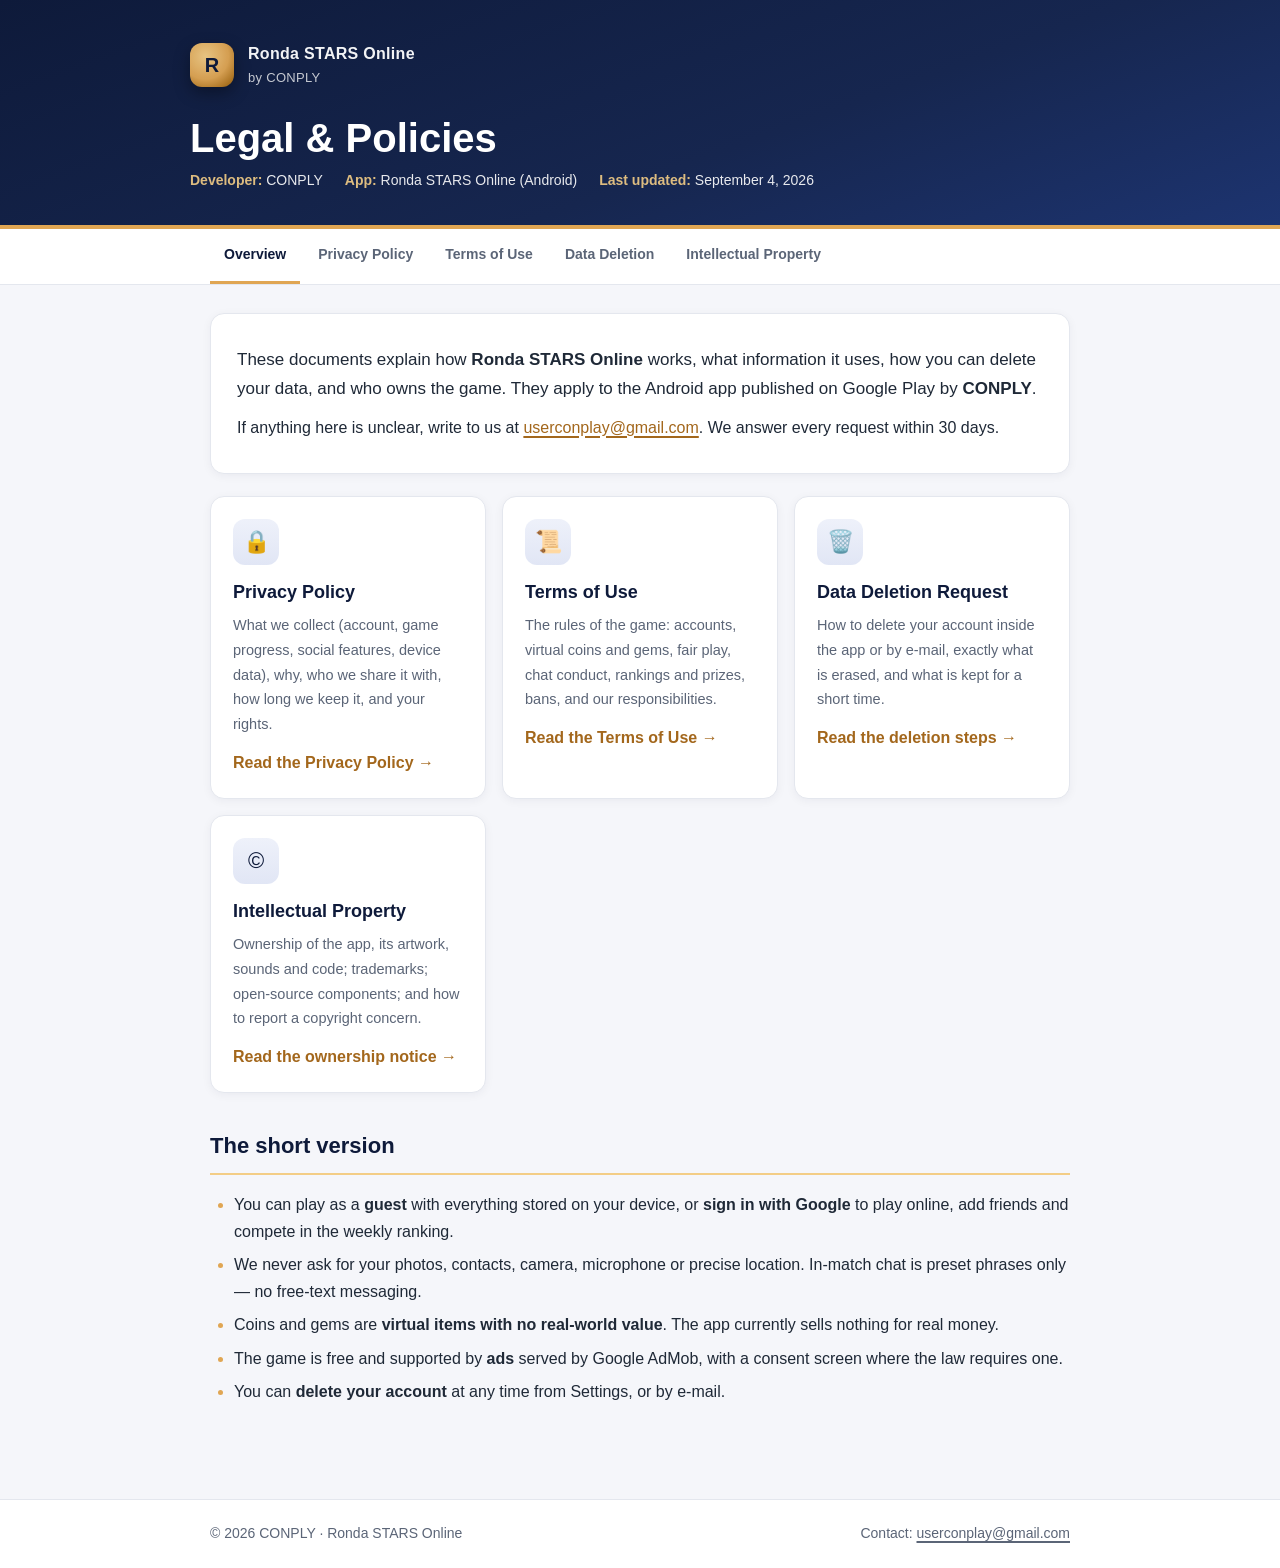
==== index.html @ 90c8225a "Add files via upload" ====
<!DOCTYPE html>
<html lang="en">
<head>
<meta charset="utf-8">
<meta name="viewport" content="width=device-width, initial-scale=1">
<title>Legal &amp; Policies — Ronda STARS Online</title>
<meta name="description" content="Privacy Policy, Terms of Use, Data Deletion and Intellectual Property notices for Ronda STARS Online by CONPLY.">
<link rel="stylesheet" href="styles.css">
</head>
<body>

<header class="hero">
  <div class="wrap">
    <div class="brand">
      <div class="logo">R</div>
      <div>Ronda STARS Online<small>by CONPLY</small></div>
    </div>
    <h1>Legal &amp; Policies</h1>
    <div class="meta">
      <span><b>Developer:</b> CONPLY</span>
      <span><b>App:</b> Ronda STARS Online (Android)</span>
      <span><b>Last updated:</b> September 4, 2026</span>
    </div>
  </div>
</header>

<nav class="docnav" aria-label="Documents">
  <div class="wrap">
    <a class="active" href="index.html">Overview</a>
    <a href="privacy-policy.html">Privacy Policy</a>
    <a href="terms-of-use.html">Terms of Use</a>
    <a href="data-deletion.html">Data Deletion</a>
    <a href="intellectual-property.html">Intellectual Property</a>
  </div>
</nav>

<main>
  <div class="card">
    <p class="lead">These documents explain how <strong>Ronda STARS Online</strong> works, what information it uses, how you can delete your data, and who owns the game. They apply to the Android app published on Google Play by <strong>CONPLY</strong>.</p>
    <p>If anything here is unclear, write to us at <a href="mailto:userconplay@gmail.com">userconplay@gmail.com</a>. We answer every request within 30 days.</p>
  </div>

  <div class="grid">
    <a class="doc" href="privacy-policy.html">
      <div class="icon">🔒</div>
      <h3>Privacy Policy</h3>
      <p>What we collect (account, game progress, social features, device data), why, who we share it with, how long we keep it, and your rights.</p>
      <span class="go">Read the Privacy Policy →</span>
    </a>
    <a class="doc" href="terms-of-use.html">
      <div class="icon">📜</div>
      <h3>Terms of Use</h3>
      <p>The rules of the game: accounts, virtual coins and gems, fair play, chat conduct, rankings and prizes, bans, and our responsibilities.</p>
      <span class="go">Read the Terms of Use →</span>
    </a>
    <a class="doc" href="data-deletion.html">
      <div class="icon">🗑️</div>
      <h3>Data Deletion Request</h3>
      <p>How to delete your account inside the app or by e-mail, exactly what is erased, and what is kept for a short time.</p>
      <span class="go">Read the deletion steps →</span>
    </a>
    <a class="doc" href="intellectual-property.html">
      <div class="icon">©</div>
      <h3>Intellectual Property</h3>
      <p>Ownership of the app, its artwork, sounds and code; trademarks; open-source components; and how to report a copyright concern.</p>
      <span class="go">Read the ownership notice →</span>
    </a>
  </div>

  <section id="summary">
    <h2>The short version</h2>
    <ul>
      <li>You can play as a <strong>guest</strong> with everything stored on your device, or <strong>sign in with Google</strong> to play online, add friends and compete in the weekly ranking.</li>
      <li>We never ask for your photos, contacts, camera, microphone or precise location. In-match chat is preset phrases only — no free-text messaging.</li>
      <li>Coins and gems are <strong>virtual items with no real-world value</strong>. The app currently sells nothing for real money.</li>
      <li>The game is free and supported by <strong>ads</strong> served by Google AdMob, with a consent screen where the law requires one.</li>
      <li>You can <strong>delete your account</strong> at any time from Settings, or by e-mail.</li>
    </ul>
  </section>
</main>

<footer>
  <div class="wrap">
    <span>© 2026 CONPLY · Ronda STARS Online</span>
    <span>Contact: <a href="mailto:userconplay@gmail.com">userconplay@gmail.com</a></span>
  </div>
</footer>

</body>
</html>
---- styles.css ----
/* Ronda STARS Online — legal pages (CONPLY)
   One stylesheet shared by every policy page. Self-contained: no fonts
   or assets are fetched from anywhere. */

:root {
  --navy: #0e1a3a;
  --navy-2: #16264f;
  --gold: #e0a653;
  --gold-2: #f3cd86;
  --ink: #1f2937;
  --muted: #5b6577;
  --line: #e4e7ee;
  --bg: #f5f6fa;
  --card: #ffffff;
  --note: #fff8e6;
  --note-line: #f0d9a3;
  --ok: #e8f7ee;
  --ok-line: #b7e3c7;
  --radius: 14px;
  --max: 900px;
}

* { box-sizing: border-box; }
html { -webkit-text-size-adjust: 100%; scroll-behavior: smooth; }
body {
  margin: 0;
  font-family: "Segoe UI", Roboto, "Helvetica Neue", Arial, sans-serif;
  font-size: 16px;
  line-height: 1.7;
  color: var(--ink);
  background: var(--bg);
}
a { color: #a3671c; text-decoration: underline; text-underline-offset: 3px; text-decoration-thickness: 1.5px; }
a:hover { color: var(--navy); }

/* ── Header band ─────────────────────────────────────────────── */
.hero {
  background: linear-gradient(160deg, var(--navy) 0%, var(--navy-2) 60%, #1d3470 100%);
  color: #fff;
  padding: 40px 20px 32px;
  border-bottom: 4px solid var(--gold);
}
.hero .wrap { max-width: var(--max); margin: 0 auto; }
.brand {
  display: flex; align-items: center; gap: 14px;
  font-weight: 700; letter-spacing: .3px; opacity: .95;
}
.brand .logo {
  width: 44px; height: 44px; border-radius: 12px;
  background: radial-gradient(circle at 35% 30%, var(--gold-2), var(--gold) 55%, #9a5e05 100%);
  display: grid; place-items: center; color: var(--navy); font-weight: 900; font-size: 20px;
  box-shadow: 0 6px 16px rgba(0,0,0,.35);
}
.brand small { display: block; font-weight: 500; opacity: .8; font-size: 13px; }
.hero h1 { margin: 26px 0 8px; font-size: clamp(28px, 4.6vw, 40px); line-height: 1.15; }
.hero .meta { display: flex; flex-wrap: wrap; gap: 10px 22px; font-size: 14px; opacity: .9; }
.hero .meta span b { color: var(--gold-2); font-weight: 600; }

/* ── Document nav ────────────────────────────────────────────── */
.docnav { background: #fff; border-bottom: 1px solid var(--line); }
.docnav .wrap {
  max-width: var(--max); margin: 0 auto; padding: 0 20px;
  display: flex; gap: 4px; overflow-x: auto;
}
.docnav a {
  padding: 14px 14px; text-decoration: none; color: var(--muted); font-weight: 600; font-size: 14px;
  border-bottom: 3px solid transparent; white-space: nowrap;
}
.docnav a:hover { color: var(--navy); }
.docnav a.active { color: var(--navy); border-bottom-color: var(--gold); }

/* ── Main ────────────────────────────────────────────────────── */
main { max-width: var(--max); margin: 0 auto; padding: 28px 20px 60px; }
.card {
  background: var(--card); border: 1px solid var(--line); border-radius: var(--radius);
  padding: 22px 26px; margin: 0 0 22px; box-shadow: 0 2px 10px rgba(14,26,58,.05);
}
.lead { font-size: 17px; color: var(--ink); }
.toc h2 { margin-top: 0; font-size: 15px; letter-spacing: .6px; text-transform: uppercase; color: var(--muted); }
.toc ol { margin: 0; padding-left: 22px; columns: 2; column-gap: 32px; }
.toc li { break-inside: avoid; margin: 4px 0; }
.toc a { text-decoration: none; color: var(--navy); font-weight: 600; }
.toc a:hover { text-decoration: underline; }

section { margin: 34px 0; scroll-margin-top: 18px; }
section h2 {
  font-size: 22px; margin: 0 0 12px; padding-bottom: 8px;
  border-bottom: 2px solid var(--gold-2); color: var(--navy);
}
section h3 { font-size: 17px; margin: 22px 0 8px; color: var(--navy); }
p { margin: 10px 0; }
ul, ol { padding-left: 24px; }
li { margin: 6px 0; }
li::marker { color: var(--gold); }

/* ── Tables ──────────────────────────────────────────────────── */
.tablewrap { overflow-x: auto; border: 1px solid var(--line); border-radius: 12px; margin: 14px 0; }
table { border-collapse: collapse; width: 100%; min-width: 620px; font-size: 15px; background: #fff; }
th, td { text-align: left; vertical-align: top; padding: 12px 14px; border-bottom: 1px solid var(--line); }
th { background: #f0f2f8; color: var(--navy); font-weight: 700; font-size: 13.5px; letter-spacing: .3px; text-transform: uppercase; }
tr:last-child td { border-bottom: 0; }
td strong { color: var(--navy); }

/* ── Callouts ────────────────────────────────────────────────── */
.note, .ok {
  border-radius: 12px; padding: 14px 18px; margin: 16px 0; border: 1px solid;
}
.note { background: var(--note); border-color: var(--note-line); }
.ok { background: var(--ok); border-color: var(--ok-line); }
.note b, .ok b { color: var(--navy); }
.tag {
  display: inline-block; font-size: 12px; font-weight: 700; letter-spacing: .4px; text-transform: uppercase;
  padding: 2px 9px; border-radius: 999px; background: var(--gold-2); color: #5a3a00; vertical-align: middle;
}
.todo {
  background: #fff3cd; border: 1px dashed #d9a400; color: #5a3a00; padding: 1px 6px; border-radius: 6px;
  font-weight: 700;
}

/* ── Steps (deletion page) ───────────────────────────────────── */
.steps { counter-reset: step; list-style: none; padding: 0; margin: 14px 0; }
.steps li {
  position: relative; padding: 12px 14px 12px 62px; margin: 10px 0;
  background: #fff; border: 1px solid var(--line); border-radius: 12px;
}
.steps li::before {
  counter-increment: step; content: counter(step);
  position: absolute; left: 14px; top: 12px; width: 34px; height: 34px; border-radius: 50%;
  background: linear-gradient(180deg, var(--gold-2), var(--gold)); color: var(--navy);
  font-weight: 900; display: grid; place-items: center; box-shadow: 0 3px 8px rgba(0,0,0,.18);
}

/* ── Contact block ───────────────────────────────────────────── */
.contact {
  display: grid; grid-template-columns: repeat(auto-fit, minmax(220px, 1fr)); gap: 14px;
}
.contact .item { background: #f7f8fc; border: 1px solid var(--line); border-radius: 12px; padding: 14px 16px; }
.contact .item b { display: block; color: var(--navy); margin-bottom: 4px; font-size: 13px; text-transform: uppercase; letter-spacing: .4px; }

/* ── Index page cards ────────────────────────────────────────── */
.grid { display: grid; grid-template-columns: repeat(auto-fit, minmax(240px, 1fr)); gap: 16px; }
.doc {
  display: block; text-decoration: none; color: var(--ink);
  background: var(--card); border: 1px solid var(--line); border-radius: var(--radius); padding: 22px;
  box-shadow: 0 2px 10px rgba(14,26,58,.05); transition: transform .15s, box-shadow .15s, border-color .15s;
}
.doc:hover { transform: translateY(-2px); box-shadow: 0 8px 22px rgba(14,26,58,.10); border-color: var(--gold-2); color: var(--ink); }
.doc .icon {
  width: 46px; height: 46px; border-radius: 12px; display: grid; place-items: center; font-size: 22px;
  background: linear-gradient(180deg, #eef1fa, #e1e6f5); color: var(--navy); margin-bottom: 12px;
}
.doc h3 { margin: 0 0 6px; color: var(--navy); font-size: 18px; }
.doc p { margin: 0; color: var(--muted); font-size: 14.5px; }
.doc .go { display: inline-block; margin-top: 12px; font-weight: 700; color: #a3671c; }

/* ── Footer ──────────────────────────────────────────────────── */
footer { border-top: 1px solid var(--line); background: #fff; }
footer .wrap {
  max-width: var(--max); margin: 0 auto; padding: 22px 20px;
  display: flex; flex-wrap: wrap; gap: 8px 24px; justify-content: space-between; font-size: 14px; color: var(--muted);
}
footer a { color: var(--muted); }

/* ── Small screens ───────────────────────────────────────────── */
@media (max-width: 640px) {
  .card { padding: 18px; }
  .toc ol { columns: 1; }
  .hero { padding: 28px 16px 24px; }
  main { padding: 20px 16px 48px; }
}

/* ── Print ───────────────────────────────────────────────────── */
@media print {
  .docnav, footer .print-hide { display: none; }
  body { background: #fff; }
  .hero { background: var(--navy) !important; -webkit-print-color-adjust: exact; print-color-adjust: exact; }
  .card { box-shadow: none; }
  a { color: inherit; }
}
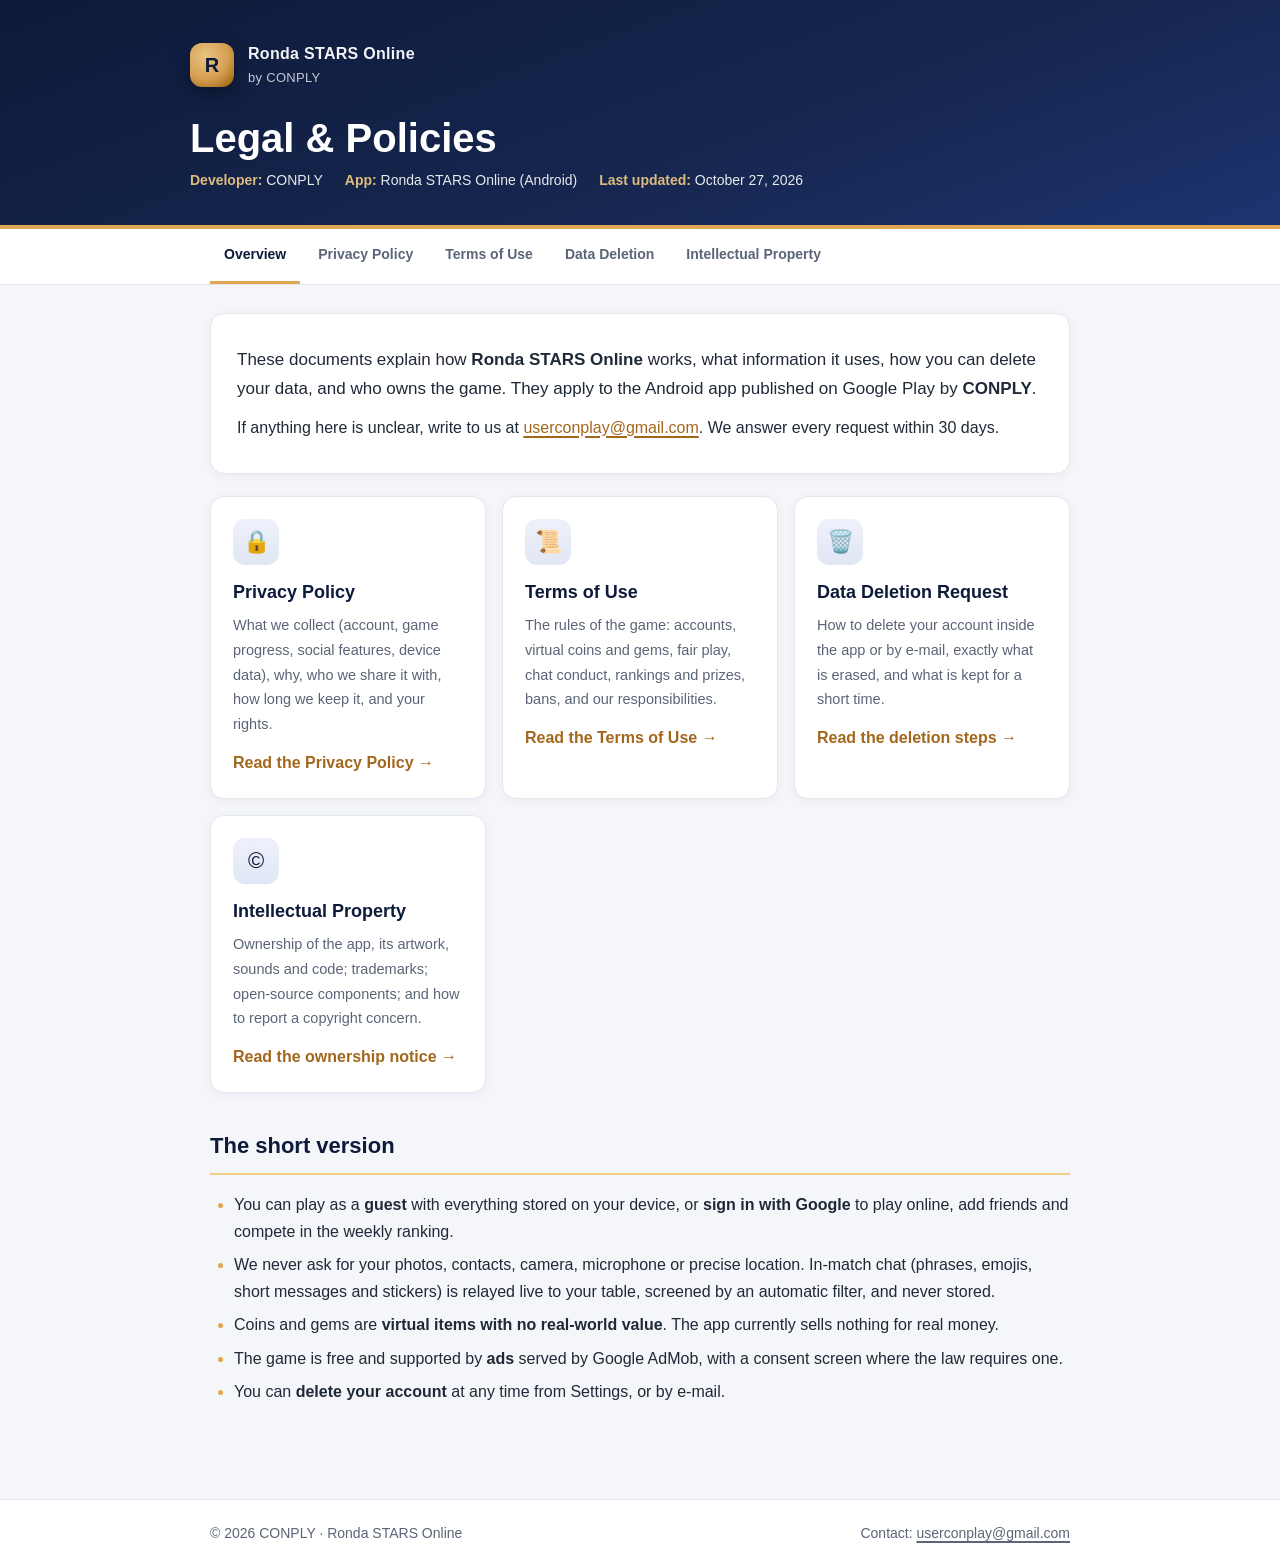
==== commit 50916e9f: "Legal: chat in matches and the cafe, chat bans (app 1.0.7) - index.html" ====
--- a/index.html
+++ b/index.html
@@ -19,7 +19,7 @@
     <div class="meta">
       <span><b>Developer:</b> CONPLY</span>
       <span><b>App:</b> Ronda STARS Online (Android)</span>
-      <span><b>Last updated:</b> September 4, 2026</span>
+      <span><b>Last updated:</b> October 27, 2026</span>
     </div>
   </div>
 </header>
@@ -71,7 +71,7 @@
     <h2>The short version</h2>
     <ul>
       <li>You can play as a <strong>guest</strong> with everything stored on your device, or <strong>sign in with Google</strong> to play online, add friends and compete in the weekly ranking.</li>
-      <li>We never ask for your photos, contacts, camera, microphone or precise location. In-match chat is preset phrases only — no free-text messaging.</li>
+      <li>We never ask for your photos, contacts, camera, microphone or precise location. In-match chat (phrases, emojis, short messages and stickers) is relayed live to your table, screened by an automatic filter, and never stored.</li>
       <li>Coins and gems are <strong>virtual items with no real-world value</strong>. The app currently sells nothing for real money.</li>
       <li>The game is free and supported by <strong>ads</strong> served by Google AdMob, with a consent screen where the law requires one.</li>
       <li>You can <strong>delete your account</strong> at any time from Settings, or by e-mail.</li>
